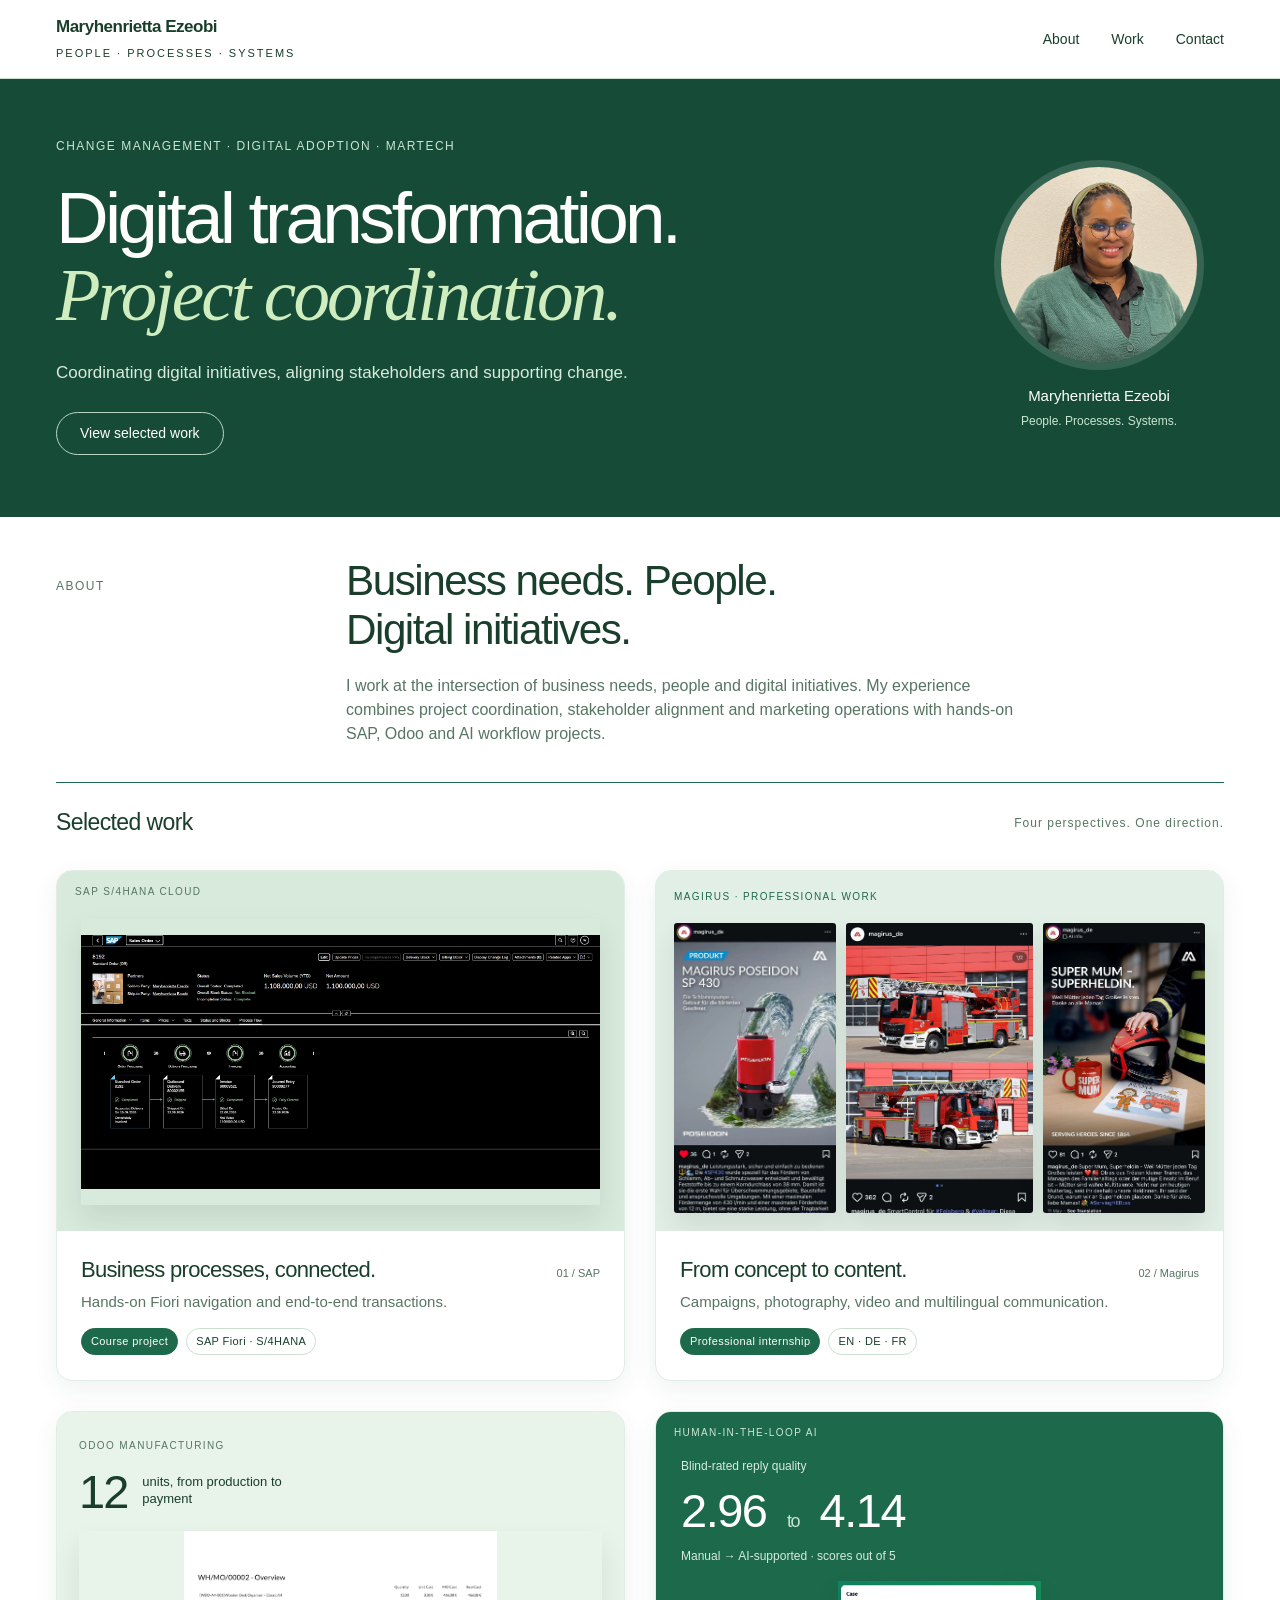
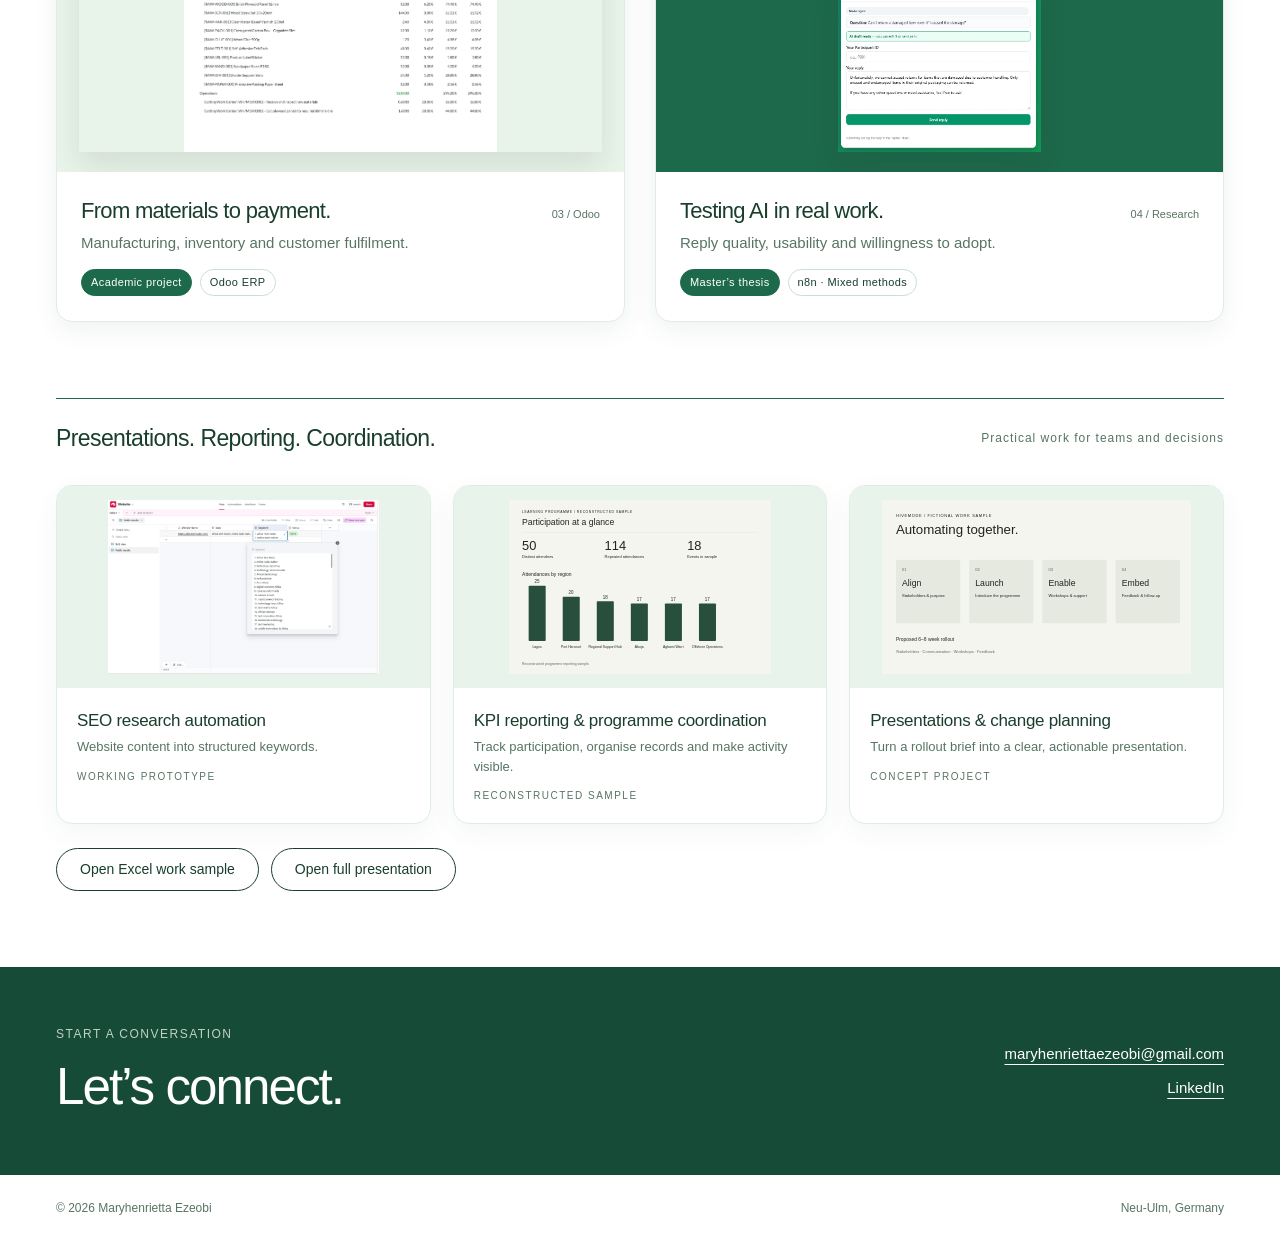
==== index.html @ 2f973263 "Add files via upload" ====
<!doctype html>
<html lang="en"><head><meta charset="utf-8"><meta name="viewport" content="width=device-width,initial-scale=1"><meta name="description" content="Maryhenrietta Ezeobi: digital transformation, project coordination, change support and marketing operations. Explore ERP, AI and professional communication work."><meta name="theme-color" content="#284e3d"><title>Digital transformation &amp; project coordination | Maryhenrietta Ezeobi</title><link rel="icon" href="assets/favicon.svg" type="image/svg+xml"><link rel="stylesheet" href="styles.css"><script src="main.js" defer></script><script src="content.js" defer></script><script src="content-edit.js" defer></script></head><body><a class="skip" href="#main">Skip to content</a><header class="site-header"><div class="container header-inner"><a class="brand" href="index.html" aria-label="Maryhenrietta Ezeobi, home"><span>Maryhenrietta Ezeobi</span><small>People · Processes · Systems</small></a><nav class="nav" aria-label="Main navigation"><a href="#about">About</a><a href="#work">Work</a><a href="#contact">Contact</a></nav></div></header><main id="main"><section class="hero-band"><div class="container hero"><div><p class="eyebrow" data-edit-text="index.html::text::0">Change management · Digital adoption · MarTech</p><h1 data-edit-text="index.html::text::1">Digital transformation.<br><em>Project coordination.</em></h1><p class="hero-copy" data-edit-text="index.html::text::2">Coordinating digital initiatives, aligning stakeholders and supporting change.</p><a class="pill hero-cta" href="#work">View selected work</a></div><div class="hero-portrait"><img src="assets/portrait.webp" alt="Maryhenrietta Ezeobi" width="230" height="230" data-edit-image="index.html::image::0"><p data-edit-text="index.html::text::3">Maryhenrietta Ezeobi</p><span>People. Processes. Systems.</span></div></div></section><div class="container"><section class="about" id="about"><p class="eyebrow" data-edit-text="index.html::text::23">About</p><div><h2 data-edit-text="index.html::text::24">Business needs. People.<br>Digital initiatives.</h2><p data-edit-text="index.html::text::25">I work at the intersection of business needs, people and digital initiatives. My experience combines project coordination, stakeholder alignment and marketing operations with hands-on SAP, Odoo and AI workflow projects.</p></div></section><section id="work"><div class="section-head"><h2 data-edit-text="index.html::text::4">Selected work</h2><span>Four perspectives. One direction.</span></div><div class="project-grid">
<a class="project-card" href="projects/sap.html"><div class="project-image sap" data-label="SAP S/4HANA Cloud"><img src="assets/sap-flow.webp" alt="SAP sales process connected to delivery, billing and accounting" fetchpriority="high" data-edit-image="index.html::image::1"></div><div class="project-info"><div class="project-top"><h3 data-edit-text="index.html::text::5">Business processes, connected.</h3><span class="index">01 / SAP</span></div><p data-edit-text="index.html::text::6">Hands-on Fiori navigation and end-to-end transactions.</p><div class="tags"><span class="tag scope">Course project</span><span class="tag">SAP Fiori · S/4HANA</span></div></div></a>
<a class="project-card" href="projects/magirus.html"><div class="project-image magirus mosaic" data-label="Magirus · Professional work"><img src="assets/magirus-12.46.56.webp" alt="Magirus Poseidon product communication" data-edit-image="index.html::image::4"><img src="assets/magirus-16.45.33-3.webp" alt="Magirus firefighting vehicle social content" data-edit-image="index.html::image::5"><img src="assets/magirus-12.46.56-1.webp" alt="Magirus seasonal campaign content" data-edit-image="index.html::image::6"></div><div class="project-info"><div class="project-top"><h3 data-edit-text="index.html::text::11">From concept to content.</h3><span class="index">02 / Magirus</span></div><p data-edit-text="index.html::text::12">Campaigns, photography, video and multilingual communication.</p><div class="tags"><span class="tag scope">Professional internship</span><span class="tag">EN · DE · FR</span></div></div></a>
<a class="project-card" href="projects/odoo.html"><div class="project-image odoo" data-label="Odoo Manufacturing"><div class="odoo-proof"><strong>12</strong><span>units, from production to payment</span></div><img src="assets/odoo-manufacturing.webp" alt="Manufacturing overview for 12 wooden desk organisers" data-edit-image="index.html::image::2"></div><div class="project-info"><div class="project-top"><h3 data-edit-text="index.html::text::7">From materials to payment.</h3><span class="index">03 / Odoo</span></div><p data-edit-text="index.html::text::8">Manufacturing, inventory and customer fulfilment.</p><div class="tags"><span class="tag scope">Academic project</span><span class="tag">Odoo ERP</span></div></div></a>
<a class="project-card research-card" href="projects/ai.html"><div class="project-image ai" data-label="Human-in-the-loop AI"><div class="ai-proof"><span>Blind-rated reply quality</span><strong>2.96 <small>to</small> 4.14</strong><span>Manual → AI-supported · scores out of 5</span></div><img src="assets/ai-review.webp" alt="Editable AI customer-reply draft used in the thesis study" data-edit-image="index.html::image::3"></div><div class="project-info"><div class="project-top"><h3 data-edit-text="index.html::text::9">Testing AI in real work.</h3><span class="index">04 / Research</span></div><p data-edit-text="index.html::text::10">Reply quality, usability and willingness to adopt.</p><div class="tags"><span class="tag scope">Master’s thesis</span><span class="tag">n8n · Mixed methods</span></div></div></a>
</div></section><section class="supporting"><div class="section-head"><h2 data-edit-text="index.html::text::13">Presentations. Reporting. Coordination.</h2><span>Practical work for teams and decisions</span></div><div class="sample-grid">
<a class="sample" href="projects/seo.html"><div class="thumb"><img src="assets/seo-output.webp" alt="Structured SEO keyword results in Airtable" loading="lazy" data-edit-image="index.html::image::7"></div><div class="sample-copy"><h3 data-edit-text="index.html::text::14">SEO research automation</h3><p data-edit-text="index.html::text::15">Website content into structured keywords.</p><p class="eyebrow" data-edit-text="index.html::text::16">Working prototype</p></div></a>
<a class="sample" href="projects/dashboard.html"><div class="thumb"><img src="assets/dashboard.svg" alt="Reconstructed learning programme dashboard" loading="lazy" data-edit-image="index.html::image::8"></div><div class="sample-copy"><h3 data-edit-text="index.html::text::17">KPI reporting & programme coordination</h3><p data-edit-text="index.html::text::18">Track participation, organise records and make activity visible.</p><p class="eyebrow" data-edit-text="index.html::text::19">Reconstructed sample</p></div></a>
<a class="sample" href="projects/adoption.html"><div class="thumb"><img src="assets/adoption.svg" alt="Four-stage fictional AI adoption plan" loading="lazy" data-edit-image="index.html::image::9"></div><div class="sample-copy"><h3 data-edit-text="index.html::text::20">Presentations & change planning</h3><p data-edit-text="index.html::text::21">Turn a rollout brief into a clear, actionable presentation.</p><p class="eyebrow" data-edit-text="index.html::text::22">Concept project</p></div></a></div><div class="work-files"><a class="pill" href="https://docs.google.com/spreadsheets/d/1yiwFEixB5e1svYSDmoS6xka9wxKXDf3iH7-WndutVYQ/edit?usp=sharing" target="_blank" rel="noopener noreferrer">Open Excel work sample</a><a class="pill" href="https://docs.google.com/presentation/d/1NbHbXdCxtFbUAVs_v9HA9oSuCm-LeKra/edit?usp=sharing" target="_blank" rel="noopener noreferrer">Open full presentation</a></div></section>
</div></main><footer class="site-footer"><div class="contact" id="contact"><div class="container contact-inner"><div><p class="eyebrow">Start a conversation</p><h2>Let’s connect.</h2></div><div class="contact-links"><a href="mailto:maryhenriettaezeobi@gmail.com" data-edit-link="index.html::link::0">maryhenriettaezeobi@gmail.com</a><a href="https://www.linkedin.com/in/maryhenrietta-ezeobi-182b48171/" target="_blank" rel="noopener noreferrer" data-edit-link="index.html::link::1">LinkedIn</a></div></div></div><div class="container footer"><span>© 2026 Maryhenrietta Ezeobi</span><span>Neu-Ulm, Germany</span></div></footer></body></html>
---- styles.css ----
@charset "UTF-8";
:root{--paper:#f5f5f0;--ink:#202521;--muted:#626960;--line:#d7dbd2;--green:#284e3d;--wash:#e5e9df;--white:#fff;--radius:4px}*{box-sizing:border-box}html{scroll-behavior:smooth;scroll-padding-top:100px}body{margin:0;background:var(--paper);color:var(--ink);font-family:Arial,Helvetica,sans-serif;font-size:16px;line-height:1.5;-webkit-font-smoothing:antialiased}a{color:inherit;text-decoration:none}button{font:inherit;color:inherit;cursor:pointer}button,a{-webkit-tap-highlight-color:transparent}a:focus-visible,button:focus-visible,summary:focus-visible{outline:3px solid var(--green);outline-offset:5px}img{display:block;max-width:100%;height:auto}h1,h2,h3,p{margin:0}h1,h2,h3{font-weight:500}::selection{background:#cbd9c9}.container{width:min(1280px,calc(100% - 112px));margin:auto}.skip{position:fixed;left:16px;top:-80px;background:var(--ink);color:white;padding:12px;z-index:100}.skip:focus{top:12px}.site-header{position:sticky;top:0;background:rgba(245,245,240,.97);z-index:20;border-bottom:1px solid var(--line)}.header-inner{min-height:84px;display:flex;align-items:center;justify-content:space-between;gap:32px}.brand{font-size:17px;letter-spacing:-.5px;font-weight:600}.brand span{display:block}.brand small{font-size:11px;letter-spacing:2px;font-weight:400;text-transform:uppercase}.nav{display:flex;align-items:center;gap:32px;font-size:14px}.nav a:not(.pill):hover{color:var(--green);text-decoration:underline;text-underline-offset:5px}.pill{display:inline-flex;align-items:center;justify-content:center;padding:10px 23px;border:1px solid var(--ink);border-radius:999px;font-size:14px;transition:background .2s,color .2s}.pill:hover{background:var(--ink);color:var(--paper)}.pill.filled{background:var(--green);border-color:var(--green);color:white}.pill.filled:hover{background:var(--ink)}.eyebrow{font-size:12px;letter-spacing:1.5px;text-transform:uppercase;color:var(--muted)}.hero{padding:68px 0 65px;display:grid;grid-template-columns:1fr 220px;gap:60px;align-items:end}.hero h1{font-size:clamp(48px,6.5vw,88px);line-height:1.05;letter-spacing:-5px;max-width:950px;margin:24px 0 25px}.hero h1 em{font-family:Georgia,serif;font-weight:400;color:var(--green);letter-spacing:-4px}.hero-copy{font-size:17px;color:var(--muted);max-width:550px}.hero-aside{padding-bottom:6px;border-top:1px solid var(--ink)}.hero-aside p{font-size:14px;margin-top:18px}.hero-aside .eyebrow{margin-top:15px;font-size:11px}.hero-aside a{display:inline-block;margin-top:22px;font-size:14px;text-decoration:underline;text-underline-offset:5px}.section-head{display:flex;align-items:center;justify-content:space-between;border-top:1px solid var(--ink);padding:22px 0 30px;gap:20px}.section-head h2{font-size:23px;letter-spacing:-.6px}.section-head span{font-size:12px;color:var(--muted);letter-spacing:1px}.project-grid{display:grid;grid-template-columns:1fr 1fr;gap:44px 28px}.project-card{display:block}.project-image{position:relative;aspect-ratio:1.5;overflow:hidden;background:var(--wash);border-radius:var(--radius);padding:38px 26px 26px;isolation:isolate}.project-image::before{content:attr(data-label);position:absolute;top:13px;left:18px;z-index:3;color:var(--muted);font-size:10px;letter-spacing:1.4px;text-transform:uppercase}.project-image img{width:100%;height:100%;object-fit:contain;box-shadow:0 14px 26px #1a292019;transition:transform .5s}.project-card:hover .project-image img{transform:scale(1.035)}.project-image.sap{background:#e1e7e2}.project-image.odoo{background:#e8e6e0}.project-image.ai{background:#dfe7df;padding:45px 75px 30px}.project-image.magirus{background:#28332c;padding:0}.project-image.magirus::before{color:#fff;background:#28332c;padding:7px 11px;border-radius:2px}.project-image.magirus img{object-fit:cover;object-position:center 29%;height:155%;transform:translateY(-7%);filter:saturate(.7)}.project-card:hover .project-image.magirus img{transform:translateY(-7%) scale(1.035)}.project-info{padding-top:18px}.project-top{display:flex;align-items:baseline;justify-content:space-between;gap:15px}.project-top h3{font-size:23px;letter-spacing:-.7px}.index{color:var(--muted);font-size:12px}.project-info p{color:var(--muted);font-size:15px;margin-top:5px}.tags{display:flex;flex-wrap:wrap;gap:8px;margin-top:15px}.tag{font-size:11px;letter-spacing:.4px;padding:4px 9px;border:1px solid var(--line);border-radius:99px}.tag.scope{background:var(--wash);border-color:var(--wash)}.supporting{margin:76px 0}.sample-grid{display:grid;grid-template-columns:repeat(3,1fr);gap:22px}.sample{display:block;border-top:1px solid var(--line);padding-top:16px}.sample .thumb{aspect-ratio:1.85;background:var(--wash);overflow:hidden;margin-bottom:16px;padding:14px}.sample .thumb img{height:100%;width:100%;object-fit:contain;transition:transform .4s}.sample:hover .thumb img{transform:scale(1.04)}.sample h3{font-size:17px;letter-spacing:-.3px}.sample p{font-size:13px;color:var(--muted);margin-top:4px}.sample .eyebrow{font-size:10px;margin-top:12px}.about{display:grid;grid-template-columns:240px 1fr;gap:90px;border-top:1px solid var(--ink);padding:64px 0 76px;align-items:center}.portrait{width:200px;aspect-ratio:1;border-radius:50%;object-fit:cover;object-position:center}.about h2{font-size:clamp(29px,3.3vw,44px);line-height:1.15;letter-spacing:-1.5px;max-width:740px;margin:16px 0 20px}.about p{max-width:670px;color:var(--muted)}.about .credentials{font-size:13px;margin-top:22px;color:var(--ink)}.contact{background:var(--green);color:var(--paper);padding:58px 0}.contact-inner{display:flex;justify-content:space-between;gap:40px;align-items:center}.contact h2{font-size:clamp(34px,4vw,52px);letter-spacing:-2px;line-height:1.15}.contact .eyebrow{color:#c2d0c5;margin-bottom:15px}.contact-links{display:flex;flex-direction:column;align-items:flex-end;gap:12px;font-size:15px}.contact-links a{text-decoration:underline;text-underline-offset:5px;overflow-wrap:anywhere}.footer{padding:24px 0;display:flex;justify-content:space-between;gap:20px;font-size:12px;color:var(--muted)}.case-intro{padding:45px 0 34px}.back{font-size:13px;color:var(--muted);text-decoration:underline;text-underline-offset:5px}.case-heading{margin-top:42px;display:grid;grid-template-columns:1fr 270px;gap:70px;align-items:end}.case-heading h1{font-size:clamp(42px,5.4vw,72px);line-height:1.07;letter-spacing:-3px;max-width:820px;margin:15px 0 22px}.case-heading .intro{font-size:18px;color:var(--muted);max-width:650px}.case-meta{font-size:13px;border-top:1px solid var(--line);padding-top:15px}.case-meta div{display:flex;justify-content:space-between;gap:12px;padding:8px 0}.case-meta dt{color:var(--muted)}.case-meta dd{margin:0;text-align:right}.case-cover{background:var(--wash);border-radius:var(--radius);padding:36px;max-height:570px;overflow:hidden}.case-cover img{max-height:495px;width:100%;object-fit:contain}.case-cover.portrait-cover{background:#26332c;display:flex;align-items:center;justify-content:center;max-height:500px;gap:55px}.case-cover.portrait-cover img{max-width:340px;height:420px;object-fit:cover;object-position:center 22%;border-radius:3px}.case-cover.portrait-cover .cover-note{color:var(--paper);max-width:350px}.cover-note .eyebrow{color:#c8d3c9}.cover-note h2{font-size:40px;line-height:1.1;letter-spacing:-1.5px;margin:20px 0}.cover-note p{font-size:14px;color:#c8d3c9}.facts{display:grid;grid-template-columns:repeat(3,1fr);gap:35px;padding:42px 0;border-bottom:1px solid var(--line)}.facts h2{font-size:12px;color:var(--muted);letter-spacing:1px;text-transform:uppercase;margin-bottom:10px}.facts p{font-size:15px;max-width:355px}.case-section{padding-top:52px}.case-section h2{font-size:30px;letter-spacing:-1px;margin-bottom:12px}.section-note{font-size:14px;color:var(--muted);max-width:800px;margin-bottom:24px}.process-tabs{display:flex;flex-wrap:wrap;gap:8px;margin:25px 0}.process-tabs button{background:transparent;border:1px solid var(--line);border-radius:99px;padding:10px 19px;font-size:14px}.process-tabs button[aria-selected=true]{background:var(--green);color:#fff;border-color:var(--green)}.process-panel[hidden]{display:none}.evidence-steps{display:grid;grid-template-columns:repeat(var(--steps,4),1fr);gap:9px;margin-bottom:22px}.evidence-steps button{position:relative;text-align:left;background:transparent;border:1px solid var(--line);border-radius:3px;padding:15px;line-height:1.2;font-size:14px;transition:background .2s}.evidence-steps button span{display:block;font-size:11px;color:var(--muted);margin-bottom:8px}.evidence-steps button[aria-current=true]{background:var(--wash);border-color:var(--green)}.evidence-stage{background:#e7ebe3;padding:25px;border-radius:4px}.evidence-stage .zoom-button{display:block;padding:0;width:100%;border:0;background:transparent;cursor:zoom-in}.evidence-stage img{width:100%;max-height:650px;object-fit:contain}.evidence-caption{display:flex;justify-content:space-between;gap:30px;margin-top:16px;font-size:14px}.evidence-caption p{max-width:780px}.evidence-caption span{font-size:12px;color:var(--muted);white-space:nowrap}.zoom-hint{font-size:12px;color:var(--muted);margin-top:12px}.metric-strip{display:grid;grid-template-columns:repeat(3,1fr);border-top:1px solid var(--line);border-bottom:1px solid var(--line);margin:38px 0 0}.metric{padding:27px 25px;border-right:1px solid var(--line)}.metric:last-child{border:0}.metric strong{display:block;font-size:38px;letter-spacing:-1.5px;font-weight:400}.metric span{font-size:13px;color:var(--muted)}.simple-flow{display:grid;grid-template-columns:repeat(var(--steps,4),1fr);gap:12px;margin:28px 0}.flow-item{padding:24px 18px;background:var(--wash);border-top:2px solid var(--green)}.flow-item small{color:var(--muted);font-size:11px}.flow-item h3{font-size:19px;margin-top:8px}.flow-item p{font-size:13px;margin-top:8px;color:var(--muted)}.evidence-grid{display:grid;grid-template-columns:1fr 1fr;gap:24px;margin-top:25px}.evidence-grid figure{margin:0}.evidence-grid .zoom-button{border:0;background:var(--wash);padding:20px;width:100%;height:320px;cursor:zoom-in}.evidence-grid img{width:100%;height:100%;object-fit:contain}.evidence-grid figcaption{font-size:13px;color:var(--muted);padding-top:12px}.limits{border-left:2px solid var(--green);padding:0 0 0 20px;margin:36px 0 0;max-width:840px;font-size:14px;color:var(--muted)}.limits strong{display:block;font-weight:500;color:var(--ink);margin-bottom:6px}.text-link{font-size:14px;display:inline-block;text-decoration:underline;text-underline-offset:5px;margin:20px 20px 0 0}.next-project{display:flex;justify-content:space-between;align-items:center;border-top:1px solid var(--ink);margin:70px 0 50px;padding-top:23px;gap:25px}.next-project h2{font-size:26px;letter-spacing:-.7px}.next-project .eyebrow{margin-bottom:6px}.lightbox{border:0;padding:0;background:var(--paper);width:calc(100% - 64px);max-width:1500px;max-height:92vh;border-radius:4px}.lightbox::backdrop{background:#14231de6}.lightbox-toolbar{display:flex;align-items:center;justify-content:space-between;padding:15px 20px;border-bottom:1px solid var(--line);gap:20px}.lightbox-toolbar p{font-size:13px}.lightbox-close{border:1px solid var(--line);border-radius:999px;background:transparent;padding:8px 16px;font-size:13px}.lightbox-body{padding:20px;overflow:auto;max-height:77vh}.lightbox-body img{width:100%;height:auto}.lightbox-body a{display:inline-block;margin-top:15px;text-decoration:underline;font-size:13px}.resume{max-width:850px;margin:55px auto}.resume h1{font-size:42px;letter-spacing:-1.5px}.resume h2{font-size:23px;margin:34px 0 12px;border-bottom:1px solid var(--line);padding-bottom:8px}.resume h3{font-size:17px;margin:17px 0 6px}.resume p{font-size:15px;margin:8px 0}.resume ul{font-size:15px;padding-left:20px}.resume .sub{color:var(--muted);font-size:13px}.resume-actions{display:flex;gap:12px;margin:25px 0}.caption-credit{font-size:12px;color:var(--muted);margin-top:12px}
@media(min-width:1600px){.container{width:min(1380px,calc(100% - 140px))}.hero h1{font-size:96px}}
@media(max-width:1000px){.container{width:calc(100% - 64px)}.hero{grid-template-columns:1fr 170px;gap:30px}.hero h1{letter-spacing:-3px}.hero h1 em{letter-spacing:-2px}.project-image.ai{padding:42px 40px 22px}.project-top h3{font-size:20px}.about{gap:40px;grid-template-columns:200px 1fr}.case-heading{grid-template-columns:1fr 220px;gap:30px}.case-heading h1{letter-spacing:-2px}.case-cover.portrait-cover{gap:30px}.cover-note h2{font-size:30px}}
@media(max-width:700px){.container{width:calc(100% - 40px)}.header-inner{min-height:72px;gap:15px}.brand{font-size:14px;line-height:1.25}.brand small{font-size:9px;letter-spacing:1.2px}.nav{gap:17px;font-size:12px}.nav .pill{display:none}.hero{display:block;padding:43px 0 40px}.hero h1{font-size:clamp(45px,9.5vw,65px);letter-spacing:-2.5px;margin:19px 0 22px}.hero h1 em{letter-spacing:-2px}.hero .eyebrow{font-size:10px;letter-spacing:1px}.hero-copy{font-size:15px;max-width:400px}.hero-aside{border:0;margin-top:25px;padding:0}.hero-aside p,.hero-aside .eyebrow{display:none}.hero-aside a{margin:0;font-size:13px}.section-head{padding:18px 0 24px}.section-head h2{font-size:21px}.section-head span{font-size:10px}.project-grid{grid-template-columns:1fr;gap:35px}.project-image{aspect-ratio:1.45;padding:37px 20px 22px}.project-image.ai{padding:40px 60px 22px}.project-info{padding-top:14px}.project-top h3{font-size:22px}.project-info p{font-size:14px}.tags{margin-top:11px}.supporting{margin:45px 0}.sample-grid{grid-template-columns:1fr;gap:28px}.sample{display:grid;grid-template-columns:125px 1fr;gap:16px;align-items:start}.sample .thumb{margin:0;grid-row:1/4;aspect-ratio:1.2;padding:9px}.sample h3{font-size:17px}.sample p{font-size:13px}.sample .eyebrow{margin:0}.sample .sample-copy{padding-top:2px}.about{grid-template-columns:1fr;gap:25px;padding:38px 0 44px}.portrait{width:140px}.about h2{font-size:33px;letter-spacing:-1px;margin:12px 0 15px}.about p{font-size:15px}.about .credentials{font-size:12px}.contact{padding:40px 0}.contact-inner{display:block}.contact h2{font-size:37px;letter-spacing:-1.3px}.contact-links{align-items:flex-start;margin-top:25px;font-size:14px}.footer{font-size:10px}.case-intro{padding-top:28px}.case-heading{display:block;margin-top:30px}.case-heading h1{font-size:44px;letter-spacing:-2px}.case-heading .intro{font-size:16px}.case-meta{margin-top:25px}.case-meta div{padding:5px 0}.case-cover{padding:18px}.case-cover.portrait-cover{display:block;max-height:none;padding:25px}.case-cover.portrait-cover img{height:300px;max-width:100%;width:100%}.cover-note{margin-top:25px}.cover-note h2{font-size:32px;margin:12px 0}.facts{grid-template-columns:1fr;gap:22px;padding:30px 0}.facts p{max-width:100%}.case-section{padding-top:34px}.case-section h2{font-size:26px}.process-tabs{gap:7px;margin:20px 0}.process-tabs button{font-size:12px;padding:9px 13px}.evidence-steps{grid-template-columns:1fr 1fr;gap:7px}.evidence-steps button{font-size:12px;padding:12px}.evidence-stage{padding:12px}.evidence-caption{display:block;font-size:13px}.evidence-caption span{display:block;margin-top:8px}.metric-strip{margin-top:25px}.metric{padding:20px 10px}.metric strong{font-size:28px;letter-spacing:-1px}.metric span{font-size:11px;display:block}.simple-flow{grid-template-columns:1fr 1fr;gap:9px}.flow-item{padding:18px 12px}.flow-item h3{font-size:17px}.flow-item p{font-size:12px}.evidence-grid{grid-template-columns:1fr;gap:25px}.evidence-grid .zoom-button{height:280px;padding:15px}.next-project{margin:42px 0 35px}.next-project h2{font-size:21px}.next-project .pill{padding:9px 15px;font-size:12px}.lightbox{width:calc(100% - 20px)}.lightbox-body{padding:10px}.lightbox-toolbar{padding:10px}.resume{margin:35px 20px}.resume h1{font-size:34px}.caption-credit{font-size:11px}}
@media(max-width:700px){.nav{font-size:14px;gap:14px}.process-tabs button,.evidence-steps button{font-size:14px}.hero h1{font-size:clamp(42px,9.5vw,65px)}.hero h1 em{white-space:nowrap}.evidence-caption span{white-space:normal}.case-heading,.hero,.contact-inner{min-width:0}.case-meta dd{overflow-wrap:anywhere}}
@media(max-width:420px){.case-heading h1{font-size:clamp(34px,11.2vw,44px)}.metric-strip{grid-template-columns:1fr}.metric{display:flex;align-items:baseline;gap:20px;border-right:0;border-bottom:1px solid var(--line);padding:15px 0}.metric strong{font-size:30px;min-width:110px}.metric span{font-size:13px}.metric:last-child{border:0}}
@media(max-width:360px){.nav{gap:10px;font-size:13px}.brand{font-size:12px}.brand small{font-size:8px}.container{width:calc(100% - 32px)}.project-image.ai{padding:40px 35px 22px}.sample{grid-template-columns:100px 1fr}.sample-grid h3{font-size:16px}}
@media(prefers-reduced-motion:reduce){html{scroll-behavior:auto}*,*::before,*::after{transition:none!important;animation:none!important}}
@media print{.site-header,.site-footer,.resume-actions,.skip{display:none}.resume{margin:0;max-width:none}body{background:white;color:black;font-size:11pt}.resume h1{font-size:24pt}.resume h2{font-size:14pt;margin-top:18px}.resume h3{font-size:11pt}.resume p,.resume ul{font-size:10pt}.resume h2,.resume h3{break-after:avoid}.resume a{color:black}}

.launchpad-proof{margin-top:30px;border-top:1px solid var(--line);border-bottom:1px solid var(--line);padding:17px 0}.launchpad-proof summary{cursor:pointer;font-size:14px}.launchpad-proof .zoom-button{margin-top:18px;background:var(--wash);border:0;padding:18px;width:100%;cursor:zoom-in}.launchpad-proof img{max-height:450px;width:100%;object-fit:contain}.launchpad-proof p{font-size:13px;color:var(--muted);margin-top:12px}
/* Green-and-white revision: distinct project compositions, less interface narration. */
:root{--paper:#fff;--ink:#193e2c;--muted:#577563;--line:#cbded1;--green:#1d694b;--wash:#e8f3eb}.site-header{background:#fff}.header-inner{min-height:78px}.hero-band{background:#164c37;color:#fff}.hero-band .hero{padding:58px 0 62px;grid-template-columns:1fr 250px;gap:50px}.hero-band .eyebrow{color:#c8e5d2}.hero-band h1{font-size:clamp(48px,5.7vw,82px);letter-spacing:-3.8px;line-height:1.06}.hero-band h1 em{color:#d0edbf;letter-spacing:-2.8px}.hero-band .hero-copy{color:#d9eadd;max-width:630px}.hero-cta{margin-top:27px;border-color:#b9d6c4;color:#fff}.hero-cta:hover{background:#fff;color:#164c37}.hero-portrait{text-align:center;align-self:center}.hero-portrait img{width:210px;aspect-ratio:1;border-radius:50%;object-fit:cover;margin:auto;border:7px solid #ffffff22}.hero-portrait p{font-size:15px;margin-top:15px}.hero-portrait span{font-size:12px;color:#c8e5d2}.hero-band+.container>.section-head{margin-top:40px}#work{padding-top:38px}.section-head{border-color:var(--green)}.project-grid{grid-template-columns:repeat(12,minmax(0,1fr));gap:55px 32px}.project-card:nth-child(1){grid-column:span 7}.project-card:nth-child(2){grid-column:span 5}.project-card:nth-child(3){grid-column:span 5}.project-card:nth-child(4){grid-column:span 7}.project-card:nth-child(2) .project-image{aspect-ratio:1.18}.project-image.sap{background:#d7eadc;padding:48px 24px 26px}.project-image.odoo{background:#e8f3e9;padding:26px 22px 20px;display:flex;flex-direction:column}.project-image.odoo::before{position:static;margin-bottom:15px}.project-image.odoo img{min-height:0;flex:1;object-fit:contain}.odoo-proof{display:flex;align-items:center;gap:15px;margin-bottom:16px}.odoo-proof strong{font-size:47px;font-weight:400;letter-spacing:-2px;line-height:1}.odoo-proof span{font-size:13px;max-width:160px;line-height:1.3}.project-image.ai{background:#1d694b;padding:45px 25px 0;aspect-ratio:1.12;color:#fff;display:flex;flex-direction:column;align-items:center}.project-image.ai::before{color:#cee5d5}.project-image.ai img{height:195px;width:auto;max-width:85%;margin-top:20px;object-fit:cover;object-position:top;min-height:0}.ai-proof{align-self:stretch}.ai-proof>span{display:block;font-size:12px;color:#d8ecde}.ai-proof strong{font-size:47px;font-weight:400;line-height:1.2;letter-spacing:-1.5px;display:block;margin:8px 0}.ai-proof small{font-size:18px;margin:0 9px;color:#c8e5d2}.project-image.magirus.mosaic{display:grid;grid-template-columns:1fr 1.15fr 1fr;gap:10px;padding:52px 18px 18px;background:#e2efe6;align-items:stretch;aspect-ratio:1.56}.project-image.magirus.mosaic::before{background:transparent;color:var(--green);padding:0;top:18px}.project-image.magirus.mosaic img{height:100%;width:100%;object-fit:cover;object-position:50% 15%;transform:none;filter:none;border-radius:3px;min-height:0}.project-card:hover .project-image.magirus.mosaic img{transform:scale(1.015)}.project-top h3{font-size:25px}.index{font-size:11px;white-space:nowrap}.tag.scope{background:#1d694b;color:white;border-color:#1d694b}.about{grid-template-columns:200px 1fr;padding:50px 0 65px;align-items:start;background:white}.about .eyebrow{margin-top:20px}.about h2{margin-top:0}.contact{background:#164c37}.case-heading h1{color:#164c37}.facts{padding:30px;background:#e8f3eb;gap:30px;border:0;margin-top:25px}.facts p{font-size:15px}.case-cover{background:#e3f0e7}.process-tabs button[aria-selected=true]{background:#1d694b}.evidence-stage{background:#e7f2ea}.simple-flow{margin-bottom:0}.flow-item{background:#e8f3eb}.course-credit{font-size:13px;color:var(--muted);margin-top:30px}.research-results{background:#164c37;color:white;padding:45px;display:grid;grid-template-columns:1fr 1fr;gap:45px;border-radius:5px;margin:16px 0 0}.research-results .eyebrow{color:#c8e5d2}.research-results h2{font-size:35px;letter-spacing:-1px;line-height:1.13;margin:14px 0 18px}.research-results p{font-size:15px;max-width:460px;color:#d8ecde}.quality-chart{margin:0;align-self:center}.quality-chart figcaption{font-size:13px;margin-bottom:20px;color:#d8ecde}.bar-row{display:grid;grid-template-columns:100px 1fr 40px;gap:10px;align-items:center;margin:17px 0;font-size:13px}.bar-track{height:27px;background:#ffffff15;border-radius:2px;overflow:hidden}.bar-track>div{height:100%;background:#7ca790}.hitl .bar-track>div{background:#d0edbf}.bar-row strong{font-weight:400;font-size:20px}.quality-chart p{font-size:11px;margin-top:22px}.research-metrics{display:grid;grid-template-columns:repeat(3,minmax(0,1fr));gap:25px;padding:32px 0;border-bottom:1px solid var(--line)}.research-metrics>div{min-width:0}.research-metrics span{font-size:12px;color:var(--muted)}.research-metrics strong{display:block;font-size:35px;font-weight:400;letter-spacing:-1px;margin:9px 0}.research-metrics small{font-size:15px;color:var(--muted)}.research-metrics p{font-size:12px;color:var(--muted)}.study-story{display:grid;grid-template-columns:1fr 1fr;gap:55px}.study-story .eyebrow{margin-bottom:13px}.study-story p{font-size:15px;max-width:510px}.study-story .study-note{font-size:12px;color:var(--muted);margin-top:15px}.magirus-lead{display:grid;grid-template-columns:1.3fr 1fr;gap:50px;padding:38px 45px;background:#164c37;color:white;border-radius:5px}.magirus-lead h2{font-size:39px;line-height:1.1;letter-spacing:-1.5px;margin:13px 0 18px}.magirus-lead .eyebrow{color:#cee5d5}.magirus-lead p{font-size:15px;color:#d8ecde;max-width:540px}.magirus-number{align-self:center;text-align:right}.magirus-number strong{font-size:74px;font-weight:400;letter-spacing:-4px;display:block;color:#d0edbf}.magirus-number span{font-size:13px}.social-gallery{display:grid;grid-template-columns:repeat(3,1fr);gap:35px 23px}.social-gallery figure{margin:0;min-width:0}.social-gallery .zoom-button{background:#e8f3eb;border:0;padding:15px;height:430px;width:100%;cursor:zoom-in;border-radius:4px}.social-gallery img{height:100%;width:100%;object-fit:cover;object-position:50% 22%}.social-gallery figcaption{font-size:13px;color:var(--muted);margin-top:12px}.magirus-video{display:grid;grid-template-columns:1.3fr 1fr;gap:50px;padding:40px;background:#e8f3eb;margin-top:55px;border-radius:5px}.magirus-video h2{font-size:37px;margin:13px 0 18px}.magirus-video p{font-size:15px;max-width:520px}.magirus-video .video-credit{font-size:12px;color:var(--muted);margin-top:12px}.magirus-video .pill{margin-top:25px}.video-role{display:grid;grid-template-columns:30px 1fr;align-items:center;gap:14px;border-left:1px solid #b3cebc;padding-left:35px}.video-role span{font-size:12px;color:var(--muted)}.video-role h3{font-size:22px}.launchpad-proof figure{margin:20px 0}.launchpad-proof figcaption{font-size:13px;margin-top:10px;color:var(--muted)}
@media(max-width:1000px){.hero-band .hero{grid-template-columns:1fr 190px;gap:30px}.hero-band h1{font-size:63px;letter-spacing:-3px}.hero-portrait img{width:175px}.project-top h3{font-size:21px}.ai-proof strong{font-size:39px}.social-gallery .zoom-button{height:340px}.research-results{padding:30px;gap:25px}.research-results h2{font-size:29px}.research-metrics strong{font-size:30px}.magirus-lead h2{font-size:33px}}
@media(max-width:700px){.hero-band .hero{display:block;padding:40px 0}.hero-band h1{font-size:clamp(42px,10vw,58px);letter-spacing:-2px;margin:20px 0}.hero-band h1 em{letter-spacing:-2px;white-space:normal}.hero-portrait{display:flex;align-items:center;gap:14px;text-align:left;margin-top:32px}.hero-portrait img{width:73px;border-width:3px;margin:0}.hero-portrait p{font-size:13px;margin:0}.hero-portrait span{display:none}.hero-band .hero-copy{font-size:15px}.hero-cta{margin-top:23px}.project-grid{grid-template-columns:1fr;gap:35px}.project-card:nth-child(n){grid-column:auto}.project-card:nth-child(2) .project-image{aspect-ratio:1.3}.project-image.ai{aspect-ratio:1.25;padding-top:43px}.project-image.ai img{height:160px}.ai-proof strong{font-size:39px}.project-image.magirus.mosaic{gap:7px;padding:45px 11px 13px;aspect-ratio:1.3}.project-top{align-items:start}.project-top h3{font-size:22px;max-width:250px}.index{font-size:10px;padding-top:5px}.about{display:block;padding:32px 0 42px}.about .eyebrow{margin:0 0 18px}.about h2{font-size:31px}.facts{padding:23px;gap:20px}.research-results{grid-template-columns:1fr;padding:25px;gap:28px}.research-results h2{font-size:30px}.research-metrics{grid-template-columns:1fr;gap:22px}.research-metrics>div{display:grid;grid-template-columns:1fr 1fr;gap:5px;align-items:center}.research-metrics strong{font-size:30px;text-align:right;margin:0}.research-metrics p{grid-column:1/-1}.study-story{grid-template-columns:1fr;gap:27px}.magirus-lead{grid-template-columns:1fr;padding:25px;gap:22px}.magirus-lead h2{font-size:32px}.magirus-number{text-align:left}.magirus-number strong{font-size:57px;letter-spacing:-2px}.social-gallery{grid-template-columns:1fr 1fr;gap:20px 12px}.social-gallery .zoom-button{height:270px;padding:8px}.magirus-video{grid-template-columns:1fr;padding:25px;gap:28px;margin-top:35px}.video-role{padding-left:0;border:0}.video-role h3{font-size:19px}.magirus-video h2{font-size:30px}.bar-row{grid-template-columns:90px 1fr 35px;font-size:12px}.research-results p{font-size:14px}.section-head span{max-width:130px;text-align:right}}@media(max-width:360px){.hero-band h1{font-size:37px;letter-spacing:-1.7px}.hero-band h1 em{letter-spacing:-1.7px}.research-metrics strong{font-size:26px}.social-gallery .zoom-button{height:235px}}

.hero-band + .container > .about{border-top:0;padding-top:40px;padding-bottom:36px}.hero-band + .container > #about + #work{padding-top:0}

.project-grid > .project-card:nth-child(1),.project-grid > .project-card:nth-child(4){grid-column:span 7}.project-grid > .project-card:nth-child(2),.project-grid > .project-card:nth-child(3){grid-column:span 5}.deliverable-access{background:#e5f2e7;padding:28px;border-radius:8px}.deliverable-access p{margin-bottom:20px}@media(max-width:700px){.project-grid > .project-card:nth-child(n){grid-column:1 / -1}}

.work-files{display:flex;gap:12px;flex-wrap:wrap;margin-top:24px}

/* Consistent project cards and softer panel corners. */
:root{--radius:16px}
.project-grid{grid-template-columns:repeat(2,minmax(0,1fr));gap:30px}
.project-grid > .project-card:nth-child(n){grid-column:auto;min-width:0;border-radius:16px;overflow:hidden;background:#fff;box-shadow:0 8px 26px rgba(22,76,55,.07);border:1px solid #e1ece4;display:flex;flex-direction:column}
.project-grid .project-card .project-image{height:360px;aspect-ratio:auto;border-radius:0;flex:none}
.project-image.sap,.project-image.odoo{display:flex;flex-direction:column}
.project-image.sap img,.project-image.odoo img{flex:1;min-height:0;height:0;object-fit:contain}
.project-grid .project-image.ai{padding:45px 25px 20px}
.project-grid .project-image.ai img{height:185px;flex:1;min-height:0;object-fit:contain;margin-top:16px}
.project-info{padding:22px 24px 25px;flex:1}
.project-top h3{font-size:22px}
.project-grid .index{flex-shrink:0}
.sample{border:1px solid #e1ece4;border-radius:16px;overflow:hidden;padding:0;background:#fff;box-shadow:0 8px 26px rgba(22,76,55,.05)}
.sample .thumb{border-radius:0;margin-bottom:0}
.sample-copy{padding:20px}
.case-cover,.facts,.flow-item,.evidence-stage,.research-results,.magirus-lead,.magirus-video,.deliverable-access,.social-gallery .zoom-button{border-radius:16px}
@media(max-width:700px){.project-grid{grid-template-columns:1fr;gap:26px}.project-grid .project-card .project-image{height:320px}.project-info{padding:20px}.project-grid .project-image.ai img{height:150px}}
@media(max-width:360px){.project-grid .project-card .project-image{height:290px}.ai-proof strong{font-size:35px}}
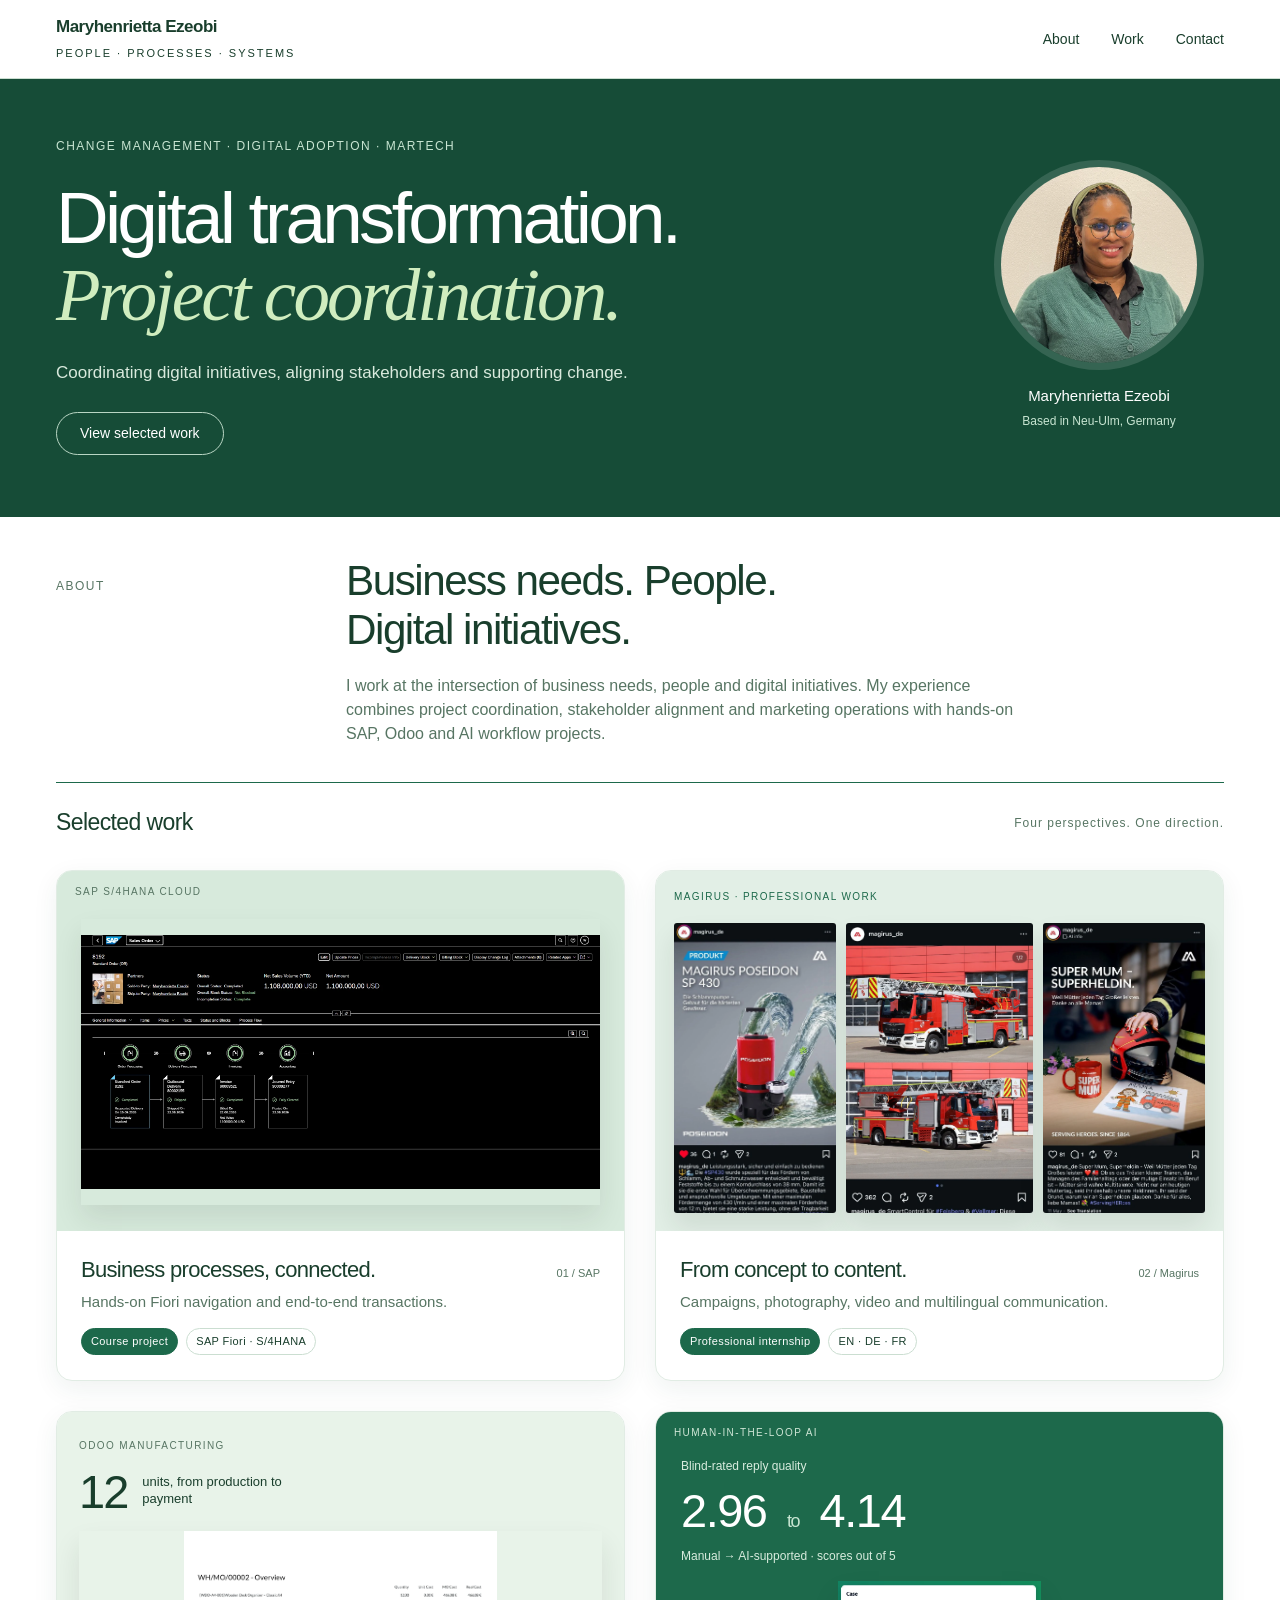
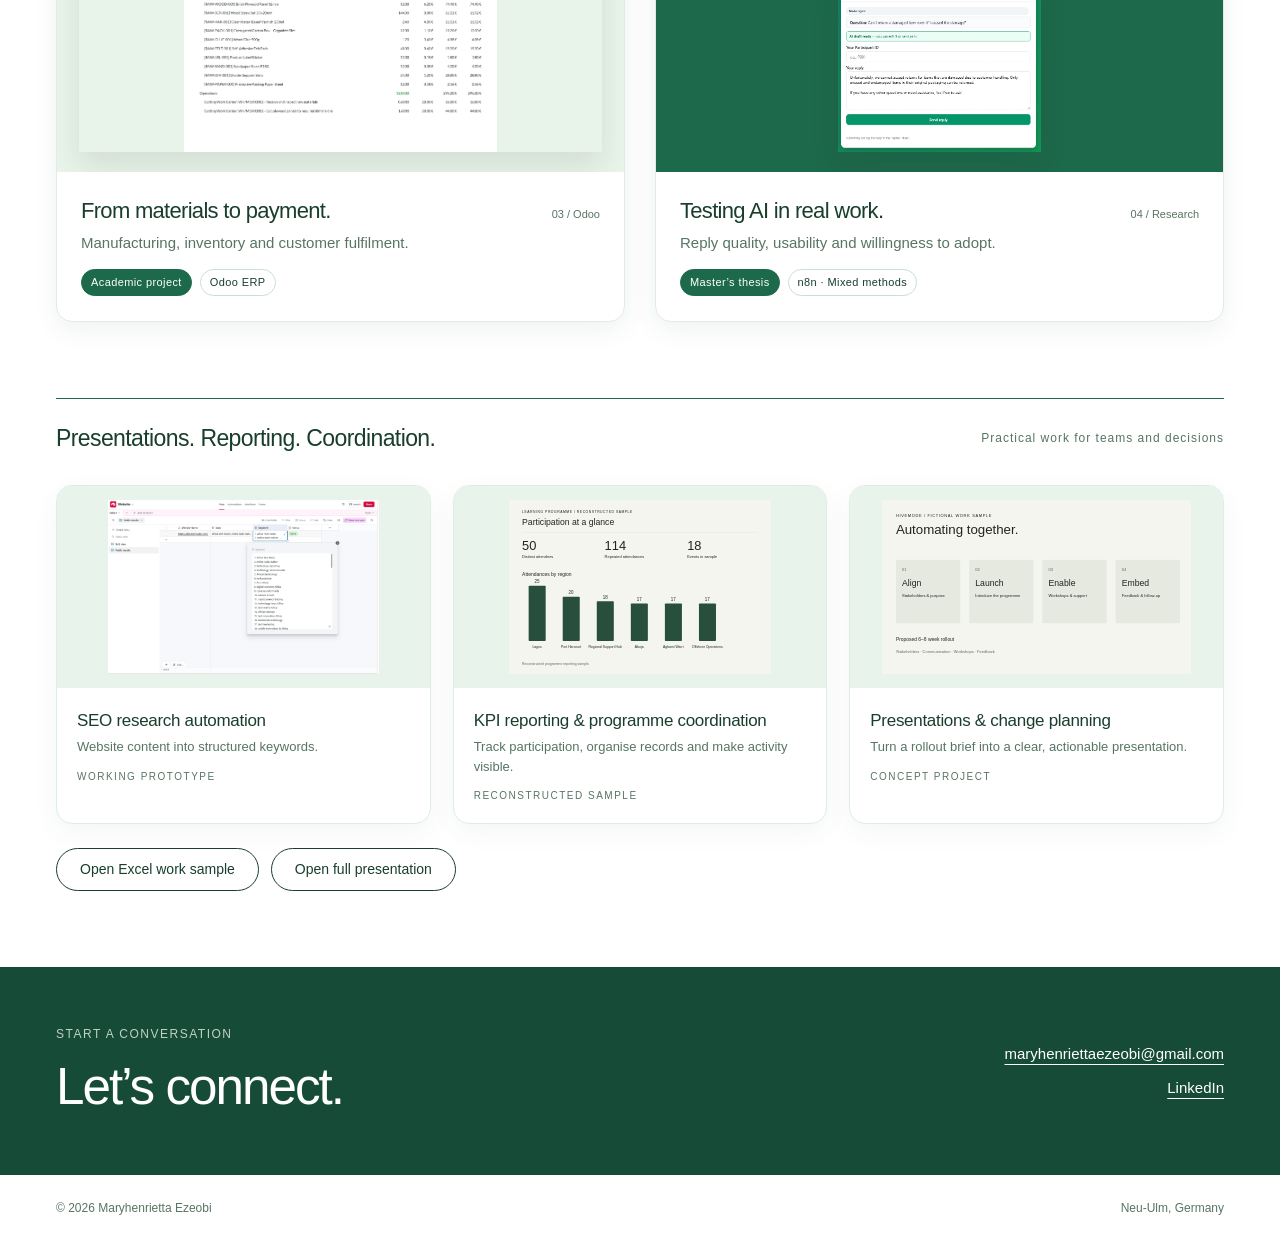
==== commit 055a98e7: "Add location to hero portrait section Updated hero portrait section to include location information." ====
--- a/index.html
+++ b/index.html
@@ -1,5 +1,5 @@
 <!doctype html>
-<html lang="en"><head><meta charset="utf-8"><meta name="viewport" content="width=device-width,initial-scale=1"><meta name="description" content="Maryhenrietta Ezeobi: digital transformation, project coordination, change support and marketing operations. Explore ERP, AI and professional communication work."><meta name="theme-color" content="#284e3d"><title>Digital transformation &amp; project coordination | Maryhenrietta Ezeobi</title><link rel="icon" href="assets/favicon.svg" type="image/svg+xml"><link rel="stylesheet" href="styles.css"><script src="main.js" defer></script><script src="content.js" defer></script><script src="content-edit.js" defer></script></head><body><a class="skip" href="#main">Skip to content</a><header class="site-header"><div class="container header-inner"><a class="brand" href="index.html" aria-label="Maryhenrietta Ezeobi, home"><span>Maryhenrietta Ezeobi</span><small>People · Processes · Systems</small></a><nav class="nav" aria-label="Main navigation"><a href="#about">About</a><a href="#work">Work</a><a href="#contact">Contact</a></nav></div></header><main id="main"><section class="hero-band"><div class="container hero"><div><p class="eyebrow" data-edit-text="index.html::text::0">Change management · Digital adoption · MarTech</p><h1 data-edit-text="index.html::text::1">Digital transformation.<br><em>Project coordination.</em></h1><p class="hero-copy" data-edit-text="index.html::text::2">Coordinating digital initiatives, aligning stakeholders and supporting change.</p><a class="pill hero-cta" href="#work">View selected work</a></div><div class="hero-portrait"><img src="assets/portrait.webp" alt="Maryhenrietta Ezeobi" width="230" height="230" data-edit-image="index.html::image::0"><p data-edit-text="index.html::text::3">Maryhenrietta Ezeobi</p><span>People. Processes. Systems.</span></div></div></section><div class="container"><section class="about" id="about"><p class="eyebrow" data-edit-text="index.html::text::23">About</p><div><h2 data-edit-text="index.html::text::24">Business needs. People.<br>Digital initiatives.</h2><p data-edit-text="index.html::text::25">I work at the intersection of business needs, people and digital initiatives. My experience combines project coordination, stakeholder alignment and marketing operations with hands-on SAP, Odoo and AI workflow projects.</p></div></section><section id="work"><div class="section-head"><h2 data-edit-text="index.html::text::4">Selected work</h2><span>Four perspectives. One direction.</span></div><div class="project-grid">
+<html lang="en"><head><meta charset="utf-8"><meta name="viewport" content="width=device-width,initial-scale=1"><meta name="description" content="Maryhenrietta Ezeobi: digital transformation, project coordination, change support and marketing operations. Explore ERP, AI and professional communication work."><meta name="theme-color" content="#284e3d"><title>Digital transformation &amp; project coordination | Maryhenrietta Ezeobi</title><link rel="icon" href="assets/favicon.svg" type="image/svg+xml"><link rel="stylesheet" href="styles.css"><script src="main.js" defer></script><script src="content.js" defer></script><script src="content-edit.js" defer></script></head><body><a class="skip" href="#main">Skip to content</a><header class="site-header"><div class="container header-inner"><a class="brand" href="index.html" aria-label="Maryhenrietta Ezeobi, home"><span>Maryhenrietta Ezeobi</span><small>People · Processes · Systems</small></a><nav class="nav" aria-label="Main navigation"><a href="#about">About</a><a href="#work">Work</a><a href="#contact">Contact</a></nav></div></header><main id="main"><section class="hero-band"><div class="container hero"><div><p class="eyebrow" data-edit-text="index.html::text::0">Change management · Digital adoption · MarTech</p><h1 data-edit-text="index.html::text::1">Digital transformation.<br><em>Project coordination.</em></h1><p class="hero-copy" data-edit-text="index.html::text::2">Coordinating digital initiatives, aligning stakeholders and supporting change.</p><a class="pill hero-cta" href="#work">View selected work</a></div><div class="hero-portrait"><img src="assets/portrait.webp" alt="Maryhenrietta Ezeobi" width="230" height="230" data-edit-image="index.html::image::0"><p data-edit-text="index.html::text::3">Maryhenrietta Ezeobi</p><span>Based in Neu-Ulm, Germany</span></div></div></section><div class="container"><section class="about" id="about"><p class="eyebrow" data-edit-text="index.html::text::23">About</p><div><h2 data-edit-text="index.html::text::24">Business needs. People.<br>Digital initiatives.</h2><p data-edit-text="index.html::text::25">I work at the intersection of business needs, people and digital initiatives. My experience combines project coordination, stakeholder alignment and marketing operations with hands-on SAP, Odoo and AI workflow projects.</p></div></section><section id="work"><div class="section-head"><h2 data-edit-text="index.html::text::4">Selected work</h2><span>Four perspectives. One direction.</span></div><div class="project-grid">
 <a class="project-card" href="projects/sap.html"><div class="project-image sap" data-label="SAP S/4HANA Cloud"><img src="assets/sap-flow.webp" alt="SAP sales process connected to delivery, billing and accounting" fetchpriority="high" data-edit-image="index.html::image::1"></div><div class="project-info"><div class="project-top"><h3 data-edit-text="index.html::text::5">Business processes, connected.</h3><span class="index">01 / SAP</span></div><p data-edit-text="index.html::text::6">Hands-on Fiori navigation and end-to-end transactions.</p><div class="tags"><span class="tag scope">Course project</span><span class="tag">SAP Fiori · S/4HANA</span></div></div></a>
 <a class="project-card" href="projects/magirus.html"><div class="project-image magirus mosaic" data-label="Magirus · Professional work"><img src="assets/magirus-12.46.56.webp" alt="Magirus Poseidon product communication" data-edit-image="index.html::image::4"><img src="assets/magirus-16.45.33-3.webp" alt="Magirus firefighting vehicle social content" data-edit-image="index.html::image::5"><img src="assets/magirus-12.46.56-1.webp" alt="Magirus seasonal campaign content" data-edit-image="index.html::image::6"></div><div class="project-info"><div class="project-top"><h3 data-edit-text="index.html::text::11">From concept to content.</h3><span class="index">02 / Magirus</span></div><p data-edit-text="index.html::text::12">Campaigns, photography, video and multilingual communication.</p><div class="tags"><span class="tag scope">Professional internship</span><span class="tag">EN · DE · FR</span></div></div></a>
 <a class="project-card" href="projects/odoo.html"><div class="project-image odoo" data-label="Odoo Manufacturing"><div class="odoo-proof"><strong>12</strong><span>units, from production to payment</span></div><img src="assets/odoo-manufacturing.webp" alt="Manufacturing overview for 12 wooden desk organisers" data-edit-image="index.html::image::2"></div><div class="project-info"><div class="project-top"><h3 data-edit-text="index.html::text::7">From materials to payment.</h3><span class="index">03 / Odoo</span></div><p data-edit-text="index.html::text::8">Manufacturing, inventory and customer fulfilment.</p><div class="tags"><span class="tag scope">Academic project</span><span class="tag">Odoo ERP</span></div></div></a>
@@ -8,4 +8,4 @@
 <a class="sample" href="projects/seo.html"><div class="thumb"><img src="assets/seo-output.webp" alt="Structured SEO keyword results in Airtable" loading="lazy" data-edit-image="index.html::image::7"></div><div class="sample-copy"><h3 data-edit-text="index.html::text::14">SEO research automation</h3><p data-edit-text="index.html::text::15">Website content into structured keywords.</p><p class="eyebrow" data-edit-text="index.html::text::16">Working prototype</p></div></a>
 <a class="sample" href="projects/dashboard.html"><div class="thumb"><img src="assets/dashboard.svg" alt="Reconstructed learning programme dashboard" loading="lazy" data-edit-image="index.html::image::8"></div><div class="sample-copy"><h3 data-edit-text="index.html::text::17">KPI reporting & programme coordination</h3><p data-edit-text="index.html::text::18">Track participation, organise records and make activity visible.</p><p class="eyebrow" data-edit-text="index.html::text::19">Reconstructed sample</p></div></a>
 <a class="sample" href="projects/adoption.html"><div class="thumb"><img src="assets/adoption.svg" alt="Four-stage fictional AI adoption plan" loading="lazy" data-edit-image="index.html::image::9"></div><div class="sample-copy"><h3 data-edit-text="index.html::text::20">Presentations & change planning</h3><p data-edit-text="index.html::text::21">Turn a rollout brief into a clear, actionable presentation.</p><p class="eyebrow" data-edit-text="index.html::text::22">Concept project</p></div></a></div><div class="work-files"><a class="pill" href="https://docs.google.com/spreadsheets/d/1yiwFEixB5e1svYSDmoS6xka9wxKXDf3iH7-WndutVYQ/edit?usp=sharing" target="_blank" rel="noopener noreferrer">Open Excel work sample</a><a class="pill" href="https://docs.google.com/presentation/d/1NbHbXdCxtFbUAVs_v9HA9oSuCm-LeKra/edit?usp=sharing" target="_blank" rel="noopener noreferrer">Open full presentation</a></div></section>
-</div></main><footer class="site-footer"><div class="contact" id="contact"><div class="container contact-inner"><div><p class="eyebrow">Start a conversation</p><h2>Let’s connect.</h2></div><div class="contact-links"><a href="mailto:maryhenriettaezeobi@gmail.com" data-edit-link="index.html::link::0">maryhenriettaezeobi@gmail.com</a><a href="https://www.linkedin.com/in/maryhenrietta-ezeobi-182b48171/" target="_blank" rel="noopener noreferrer" data-edit-link="index.html::link::1">LinkedIn</a></div></div></div><div class="container footer"><span>© 2026 Maryhenrietta Ezeobi</span><span>Neu-Ulm, Germany</span></div></footer></body></html>+</div></main><footer class="site-footer"><div class="contact" id="contact"><div class="container contact-inner"><div><p class="eyebrow">Start a conversation</p><h2>Let’s connect.</h2></div><div class="contact-links"><a href="mailto:maryhenriettaezeobi@gmail.com" data-edit-link="index.html::link::0">maryhenriettaezeobi@gmail.com</a><a href="https://www.linkedin.com/in/maryhenrietta-ezeobi-182b48171/" target="_blank" rel="noopener noreferrer" data-edit-link="index.html::link::1">LinkedIn</a></div></div></div><div class="container footer"><span>© 2026 Maryhenrietta Ezeobi</span><span>Neu-Ulm, Germany</span></div></footer></body></html>
